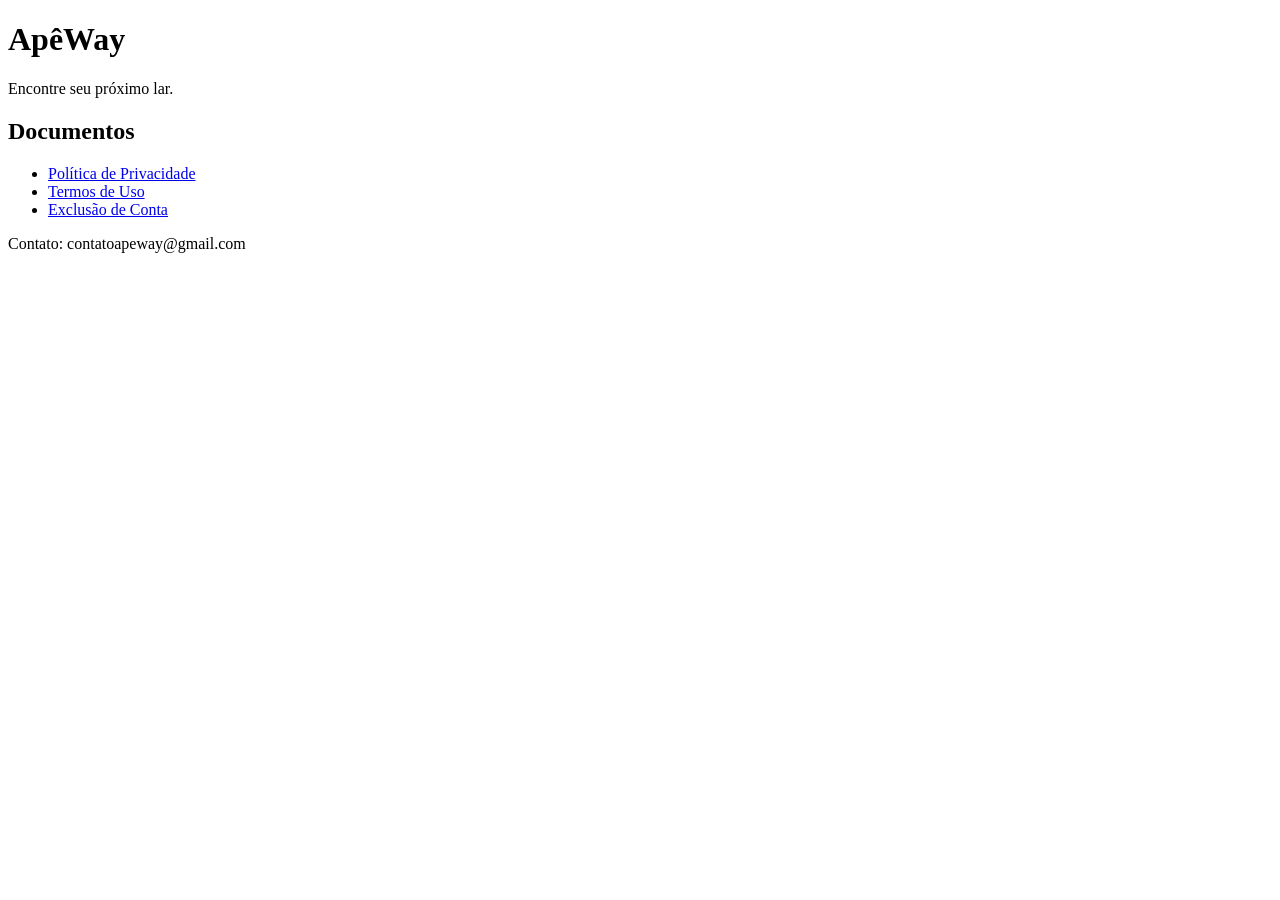
==== index.html @ eab9f2fc "Add initial HTML structure for ApêWay website" ====
<!DOCTYPE html>
<html lang="pt-BR">
<head>
    <meta charset="UTF-8">
    <meta name="viewport" content="width=device-width, initial-scale=1.0">
    <title>ApêWay</title>
</head>

<body>

    <h1>ApêWay</h1>

    <p>Encontre seu próximo lar.</p>

    <h2>Documentos</h2>

    <ul>
        <li><a href="privacidade.html">Política de Privacidade</a></li>
        <li><a href="termos.html">Termos de Uso</a></li>
        <li><a href="exclusao-de-conta.html">Exclusão de Conta</a></li>
    </ul>

    <p>Contato: contatoapeway@gmail.com</p>

</body>
</html>
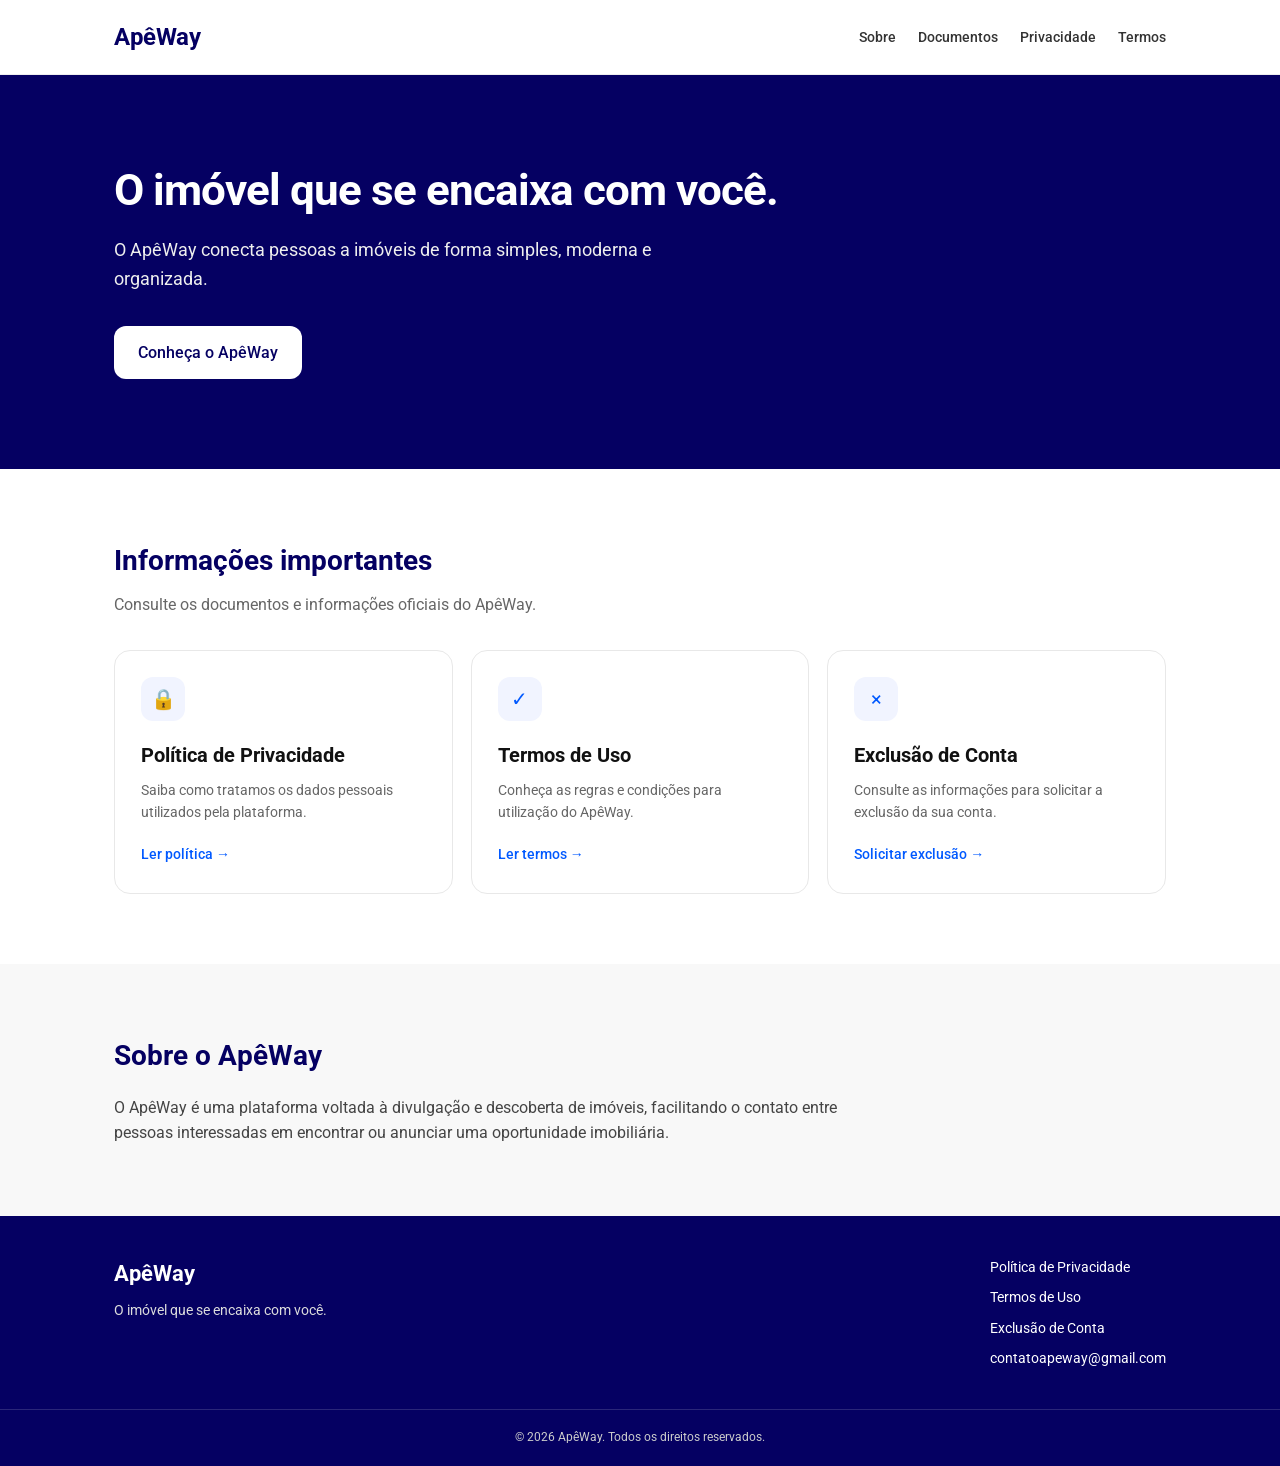
==== commit 87ab7881: "Enhance title and meta description in index.html Updated the title and meta description for better S" ====
--- a/index.html
+++ b/index.html
@@ -3,24 +3,571 @@
 <head>
     <meta charset="UTF-8">
     <meta name="viewport" content="width=device-width, initial-scale=1.0">
-    <title>ApêWay</title>
+
+    <title>ApêWay — O imóvel que se encaixa com você.</title>
+
+    <meta
+        name="description"
+        content="ApêWay — plataforma para descobrir imóveis e conectar pessoas às opções que combinam com elas."
+    >
+
+    <link rel="preconnect" href="https://fonts.googleapis.com">
+    <link rel="preconnect" href="https://fonts.gstatic.com" crossorigin>
+
+    <link
+        href="https://fonts.googleapis.com/css2?family=Roboto:wght@400;500;700&display=swap"
+        rel="stylesheet"
+    >
+
+    <style>
+
+        * {
+            box-sizing: border-box;
+            margin: 0;
+            padding: 0;
+        }
+
+        body {
+            font-family: 'Roboto', sans-serif;
+            background: #ffffff;
+            color: #111111;
+            line-height: 1.6;
+        }
+
+        a {
+            color: inherit;
+            text-decoration: none;
+        }
+
+        /* =========================
+           HEADER
+        ========================= */
+
+        header {
+            width: 100%;
+            border-bottom: 1px solid #eeeeee;
+            background: #ffffff;
+        }
+
+        .header-container {
+            max-width: 1100px;
+            margin: 0 auto;
+            padding: 18px 24px;
+
+            display: flex;
+            align-items: center;
+            justify-content: space-between;
+            gap: 20px;
+        }
+
+        .logo {
+            font-size: 24px;
+            font-weight: 700;
+            color: #050062;
+            letter-spacing: -0.5px;
+        }
+
+        nav {
+            display: flex;
+            gap: 22px;
+            align-items: center;
+        }
+
+        nav a {
+            font-size: 14px;
+            font-weight: 500;
+            color: #333333;
+            transition: 0.2s;
+        }
+
+        nav a:hover {
+            color: #0059FF;
+        }
+
+        /* =========================
+           HERO
+        ========================= */
+
+        .hero {
+            background: #050062;
+            color: #ffffff;
+        }
+
+        .hero-container {
+            max-width: 1100px;
+            margin: 0 auto;
+            padding: 90px 24px;
+
+            display: flex;
+            flex-direction: column;
+            align-items: flex-start;
+        }
+
+        .hero h1 {
+            max-width: 720px;
+            font-size: 44px;
+            line-height: 1.15;
+            font-weight: 700;
+            letter-spacing: -1px;
+            margin-bottom: 20px;
+        }
+
+        .hero p {
+            max-width: 620px;
+            font-size: 18px;
+            color: #eeeeee;
+            margin-bottom: 32px;
+        }
+
+        .hero-button {
+            display: inline-flex;
+            align-items: center;
+            justify-content: center;
+
+            background: #ffffff;
+            color: #050062;
+
+            padding: 14px 24px;
+            border-radius: 12px;
+
+            font-size: 16px;
+            font-weight: 500;
+
+            transition: 0.2s;
+        }
+
+        .hero-button:hover {
+            transform: translateY(-1px);
+        }
+
+        /* =========================
+           DOCUMENTOS
+        ========================= */
+
+        .documents {
+            max-width: 1100px;
+            margin: 0 auto;
+            padding: 70px 24px;
+        }
+
+        .documents-header {
+            margin-bottom: 32px;
+        }
+
+        .documents h2 {
+            font-size: 28px;
+            font-weight: 700;
+            color: #050062;
+            margin-bottom: 8px;
+        }
+
+        .documents-header p {
+            font-size: 16px;
+            color: #666666;
+        }
+
+        .documents-grid {
+            display: grid;
+            grid-template-columns: repeat(3, 1fr);
+            gap: 18px;
+        }
+
+        .document-card {
+            border: 1px solid #e8e8e8;
+            border-radius: 16px;
+            padding: 26px;
+            background: #ffffff;
+
+            transition: 0.2s;
+        }
+
+        .document-card:hover {
+            border-color: #0059FF;
+            transform: translateY(-2px);
+        }
+
+        .document-icon {
+            width: 44px;
+            height: 44px;
+
+            display: flex;
+            align-items: center;
+            justify-content: center;
+
+            border-radius: 12px;
+            background: #f1f4ff;
+            color: #0059FF;
+
+            font-size: 20px;
+
+            margin-bottom: 18px;
+        }
+
+        .document-card h3 {
+            font-size: 20px;
+            margin-bottom: 8px;
+            color: #111111;
+        }
+
+        .document-card p {
+            font-size: 14px;
+            color: #666666;
+            margin-bottom: 18px;
+        }
+
+        .document-link {
+            color: #0059FF;
+            font-size: 14px;
+            font-weight: 500;
+        }
+
+        /* =========================
+           SOBRE
+        ========================= */
+
+        .about {
+            background: #f8f8f8;
+        }
+
+        .about-container {
+            max-width: 1100px;
+            margin: 0 auto;
+            padding: 70px 24px;
+        }
+
+        .about h2 {
+            color: #050062;
+            font-size: 28px;
+            margin-bottom: 16px;
+        }
+
+        .about p {
+            max-width: 760px;
+            font-size: 16px;
+            color: #444444;
+        }
+
+        /* =========================
+           FOOTER
+        ========================= */
+
+        footer {
+            background: #050062;
+            color: #ffffff;
+        }
+
+        .footer-container {
+            max-width: 1100px;
+            margin: 0 auto;
+            padding: 40px 24px;
+
+            display: flex;
+            justify-content: space-between;
+            gap: 30px;
+        }
+
+        .footer-brand {
+            max-width: 400px;
+        }
+
+        .footer-brand h3 {
+            font-size: 22px;
+            margin-bottom: 8px;
+        }
+
+        .footer-brand p {
+            font-size: 14px;
+            color: #dddddd;
+        }
+
+        .footer-links {
+            display: flex;
+            flex-direction: column;
+            gap: 8px;
+        }
+
+        .footer-links a {
+            font-size: 14px;
+            color: #ffffff;
+        }
+
+        .footer-links a:hover {
+            color: #ffffff;
+            text-decoration: underline;
+        }
+
+        .copyright {
+            border-top: 1px solid rgba(255,255,255,0.15);
+            padding: 18px 24px;
+            text-align: center;
+            font-size: 12px;
+            color: #cccccc;
+        }
+
+        /* =========================
+           MOBILE
+        ========================= */
+
+        @media (max-width: 700px) {
+
+            nav {
+                display: none;
+            }
+
+            .hero-container {
+                padding: 70px 24px;
+            }
+
+            .hero h1 {
+                font-size: 34px;
+            }
+
+            .hero p {
+                font-size: 16px;
+            }
+
+            .documents-grid {
+                grid-template-columns: 1fr;
+            }
+
+            .footer-container {
+                flex-direction: column;
+            }
+        }
+
+    </style>
 </head>
 
 <body>
 
-    <h1>ApêWay</h1>
-
-    <p>Encontre seu próximo lar.</p>
-
-    <h2>Documentos</h2>
-
-    <ul>
-        <li><a href="privacidade.html">Política de Privacidade</a></li>
-        <li><a href="termos.html">Termos de Uso</a></li>
-        <li><a href="exclusao-de-conta.html">Exclusão de Conta</a></li>
-    </ul>
-
-    <p>Contato: contatoapeway@gmail.com</p>
+    <!-- HEADER -->
+
+    <header>
+
+        <div class="header-container">
+
+            <a href="index.html" class="logo">
+                ApêWay
+            </a>
+
+            <nav>
+                <a href="#sobre">Sobre</a>
+                <a href="#documentos">Documentos</a>
+                <a href="privacidade.html">Privacidade</a>
+                <a href="termos.html">Termos</a>
+            </nav>
+
+        </div>
+
+    </header>
+
+
+    <!-- HERO -->
+
+    <main>
+
+        <section class="hero">
+
+            <div class="hero-container">
+
+                <h1>
+                    O imóvel que se encaixa com você.
+                </h1>
+
+                <p>
+                    O ApêWay conecta pessoas a imóveis de forma
+                    simples, moderna e organizada.
+                </p>
+
+                <a
+                    href="#documentos"
+                    class="hero-button"
+                >
+                    Conheça o ApêWay
+                </a>
+
+            </div>
+
+        </section>
+
+
+        <!-- DOCUMENTOS -->
+
+        <section
+            class="documents"
+            id="documentos"
+        >
+
+            <div class="documents-header">
+
+                <h2>
+                    Informações importantes
+                </h2>
+
+                <p>
+                    Consulte os documentos e informações oficiais do ApêWay.
+                </p>
+
+            </div>
+
+
+            <div class="documents-grid">
+
+                <a
+                    href="privacidade.html"
+                    class="document-card"
+                >
+
+                    <div class="document-icon">
+                        🔒
+                    </div>
+
+                    <h3>
+                        Política de Privacidade
+                    </h3>
+
+                    <p>
+                        Saiba como tratamos os dados pessoais
+                        utilizados pela plataforma.
+                    </p>
+
+                    <span class="document-link">
+                        Ler política →
+                    </span>
+
+                </a>
+
+
+                <a
+                    href="termos.html"
+                    class="document-card"
+                >
+
+                    <div class="document-icon">
+                        ✓
+                    </div>
+
+                    <h3>
+                        Termos de Uso
+                    </h3>
+
+                    <p>
+                        Conheça as regras e condições para utilização
+                        do ApêWay.
+                    </p>
+
+                    <span class="document-link">
+                        Ler termos →
+                    </span>
+
+                </a>
+
+
+                <a
+                    href="exclusao-de-conta.html"
+                    class="document-card"
+                >
+
+                    <div class="document-icon">
+                        ×
+                    </div>
+
+                    <h3>
+                        Exclusão de Conta
+                    </h3>
+
+                    <p>
+                        Consulte as informações para solicitar
+                        a exclusão da sua conta.
+                    </p>
+
+                    <span class="document-link">
+                        Solicitar exclusão →
+                    </span>
+
+                </a>
+
+            </div>
+
+        </section>
+
+
+        <!-- SOBRE -->
+
+        <section
+            class="about"
+            id="sobre"
+        >
+
+            <div class="about-container">
+
+                <h2>
+                    Sobre o ApêWay
+                </h2>
+
+                <p>
+                    O ApêWay é uma plataforma voltada à divulgação
+                    e descoberta de imóveis, facilitando o contato
+                    entre pessoas interessadas em encontrar ou
+                    anunciar uma oportunidade imobiliária.
+                </p>
+
+            </div>
+
+        </section>
+
+    </main>
+
+
+    <!-- FOOTER -->
+
+    <footer>
+
+        <div class="footer-container">
+
+            <div class="footer-brand">
+
+                <h3>
+                    ApêWay
+                </h3>
+
+                <p>
+                    O imóvel que se encaixa com você.
+                </p>
+
+            </div>
+
+
+            <div class="footer-links">
+
+                <a href="privacidade.html">
+                    Política de Privacidade
+                </a>
+
+                <a href="termos.html">
+                    Termos de Uso
+                </a>
+
+                <a href="exclusao-de-conta.html">
+                    Exclusão de Conta
+                </a>
+
+                <a href="mailto:contatoapeway@gmail.com">
+                    contatoapeway@gmail.com
+                </a>
+
+            </div>
+
+        </div>
+
+
+        <div class="copyright">
+
+            © 2026 ApêWay. Todos os direitos reservados.
+
+        </div>
+
+    </footer>
 
 </body>
 </html>
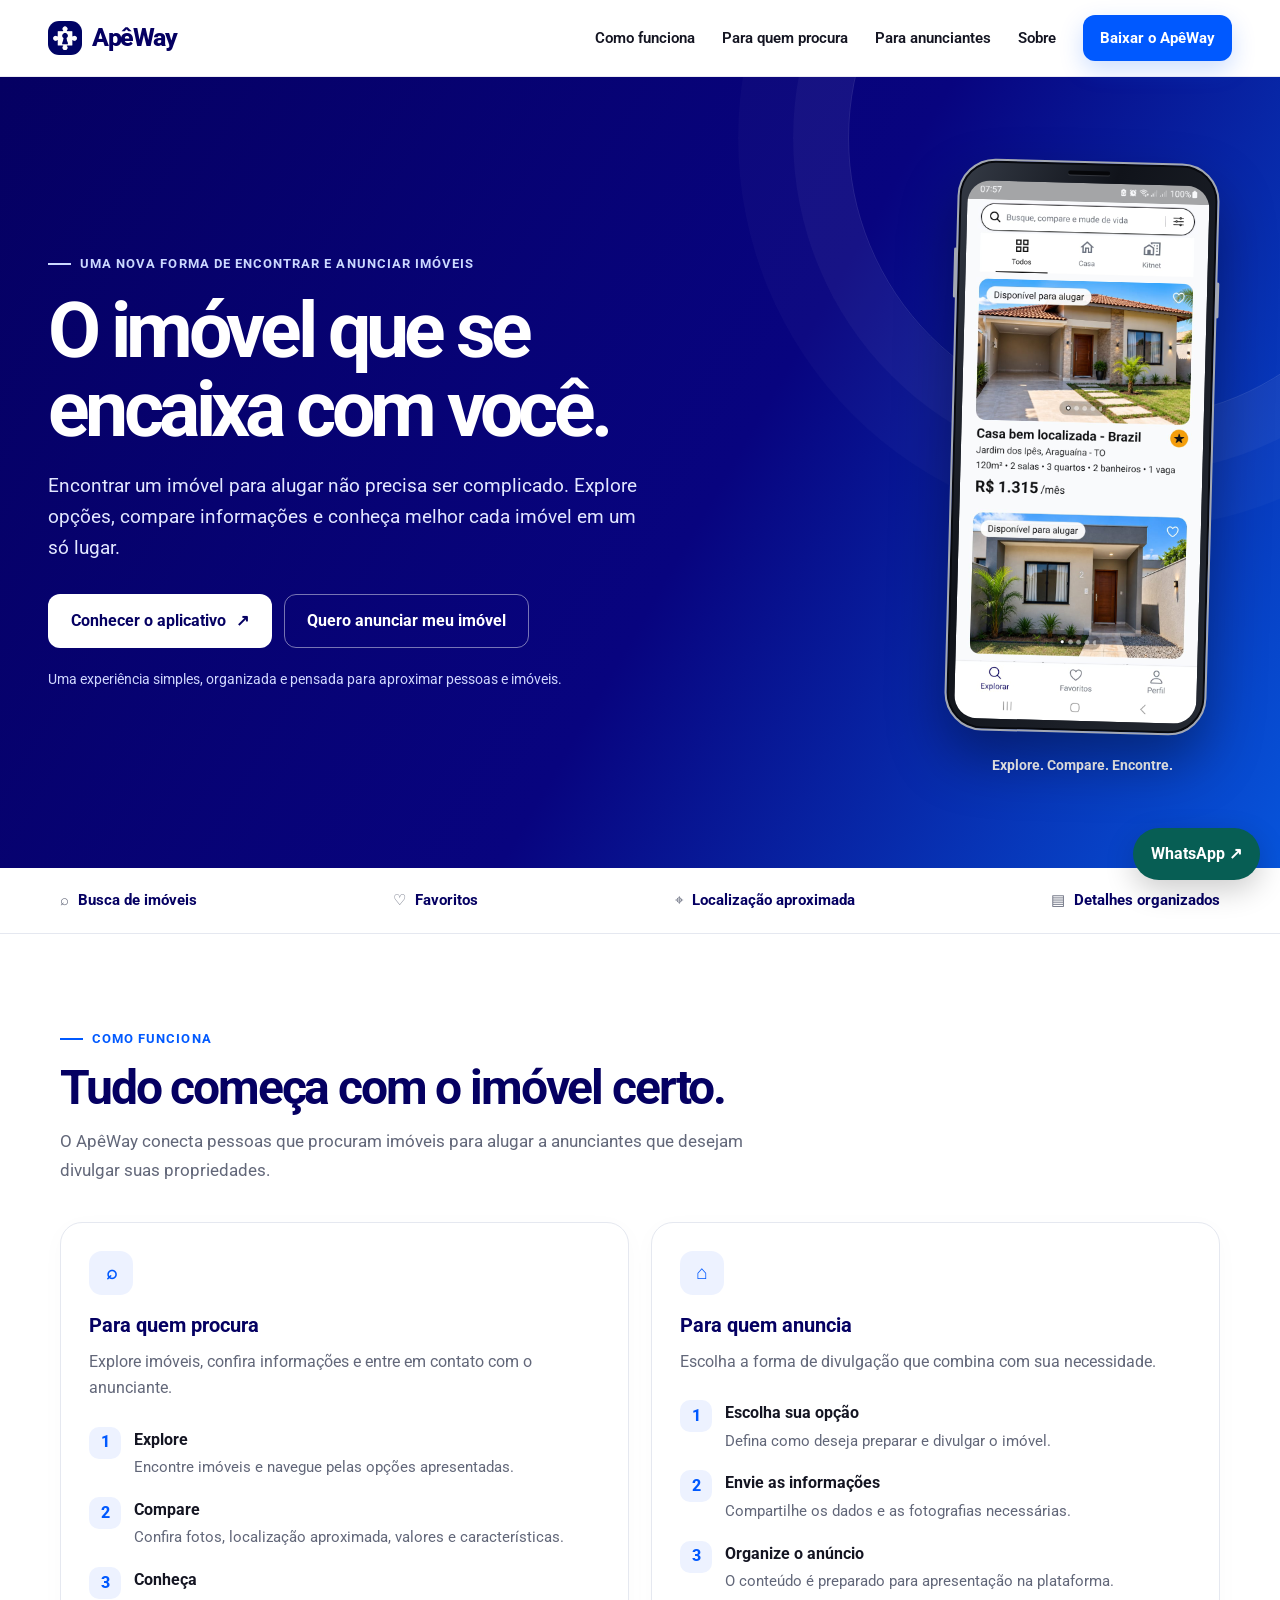
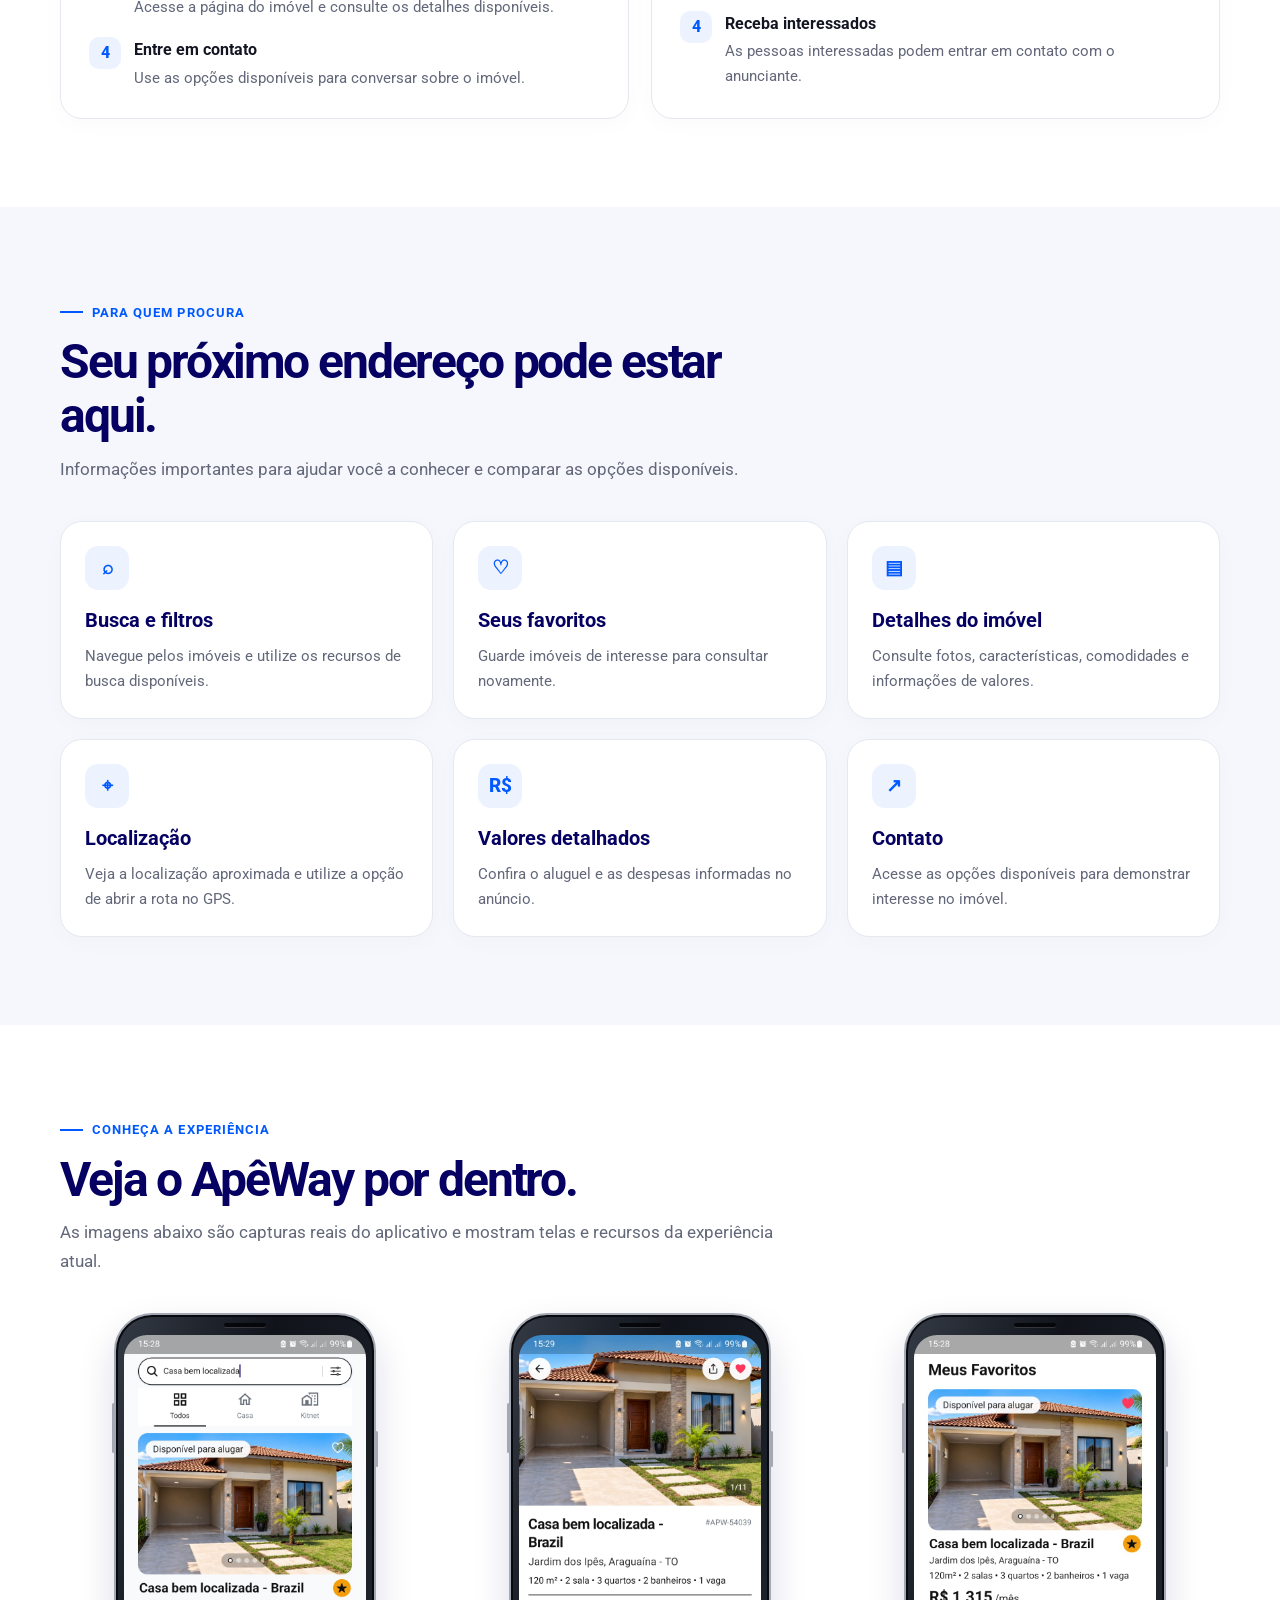
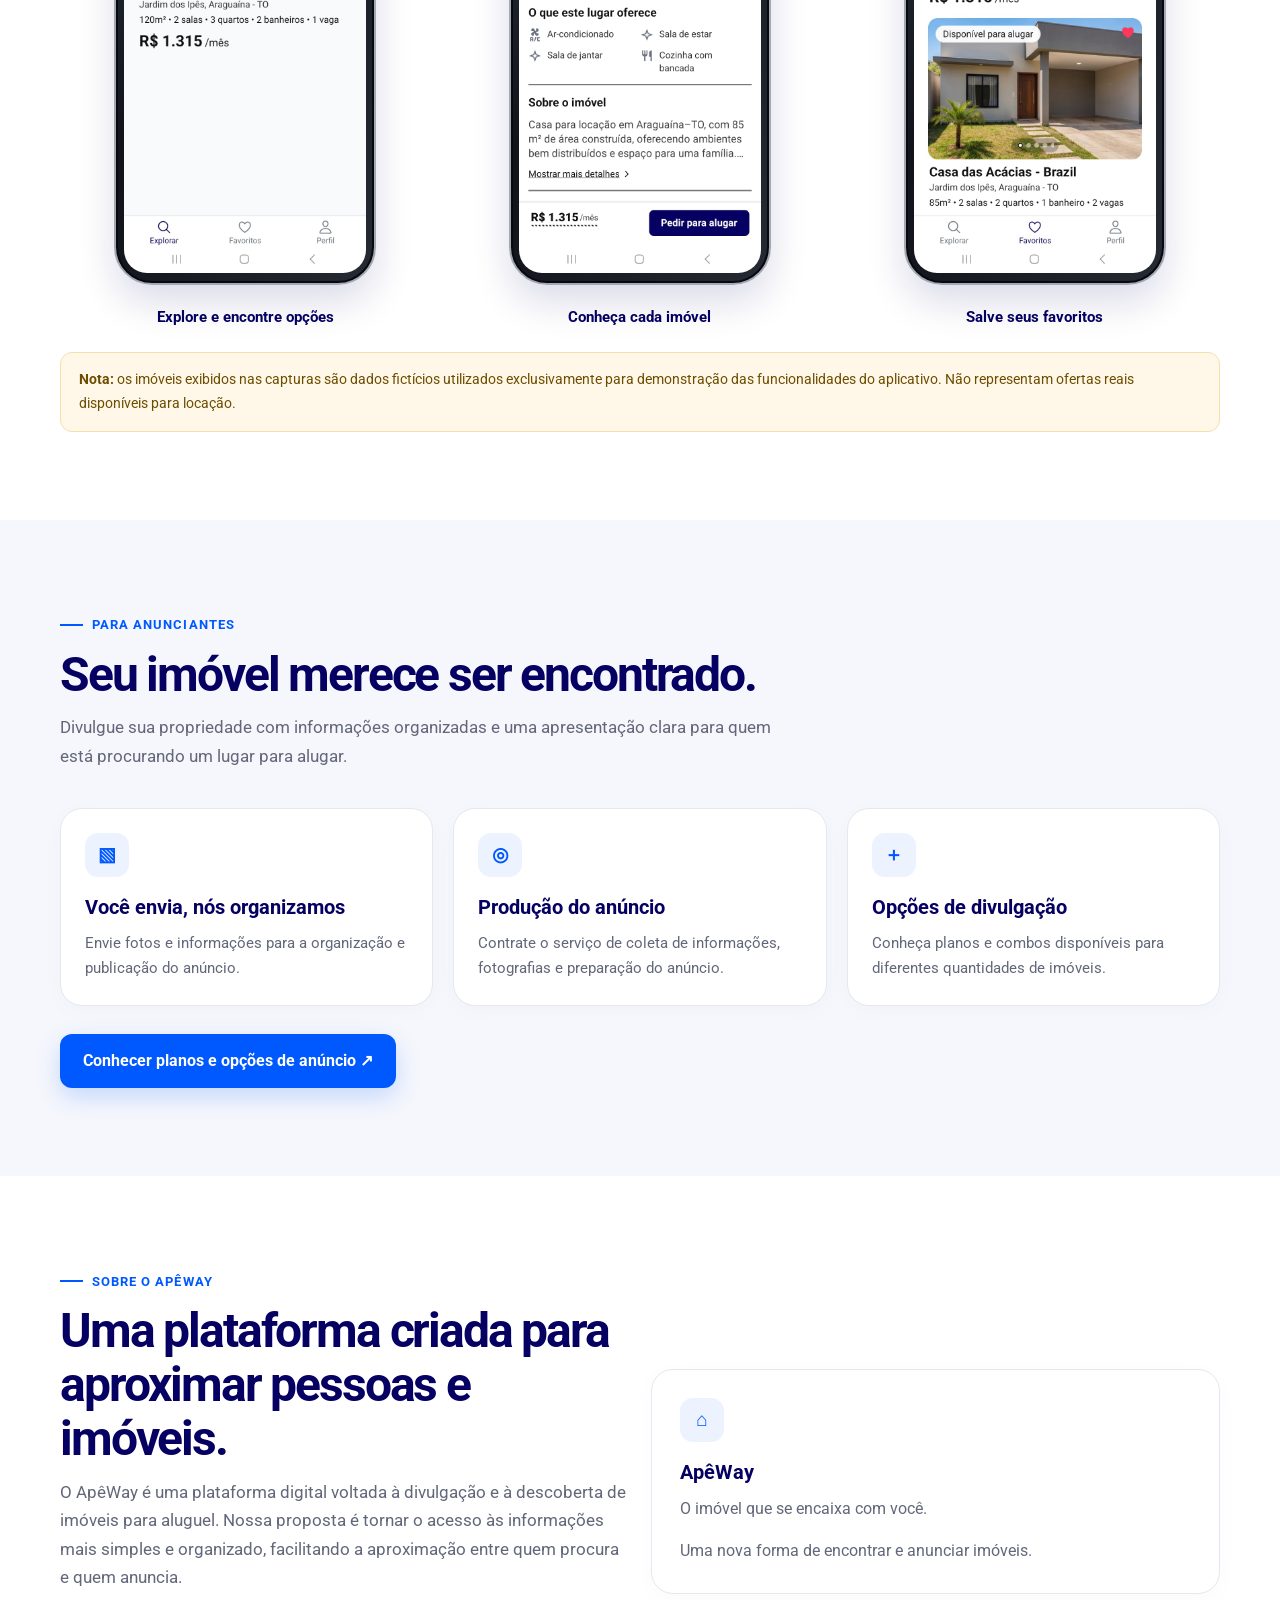
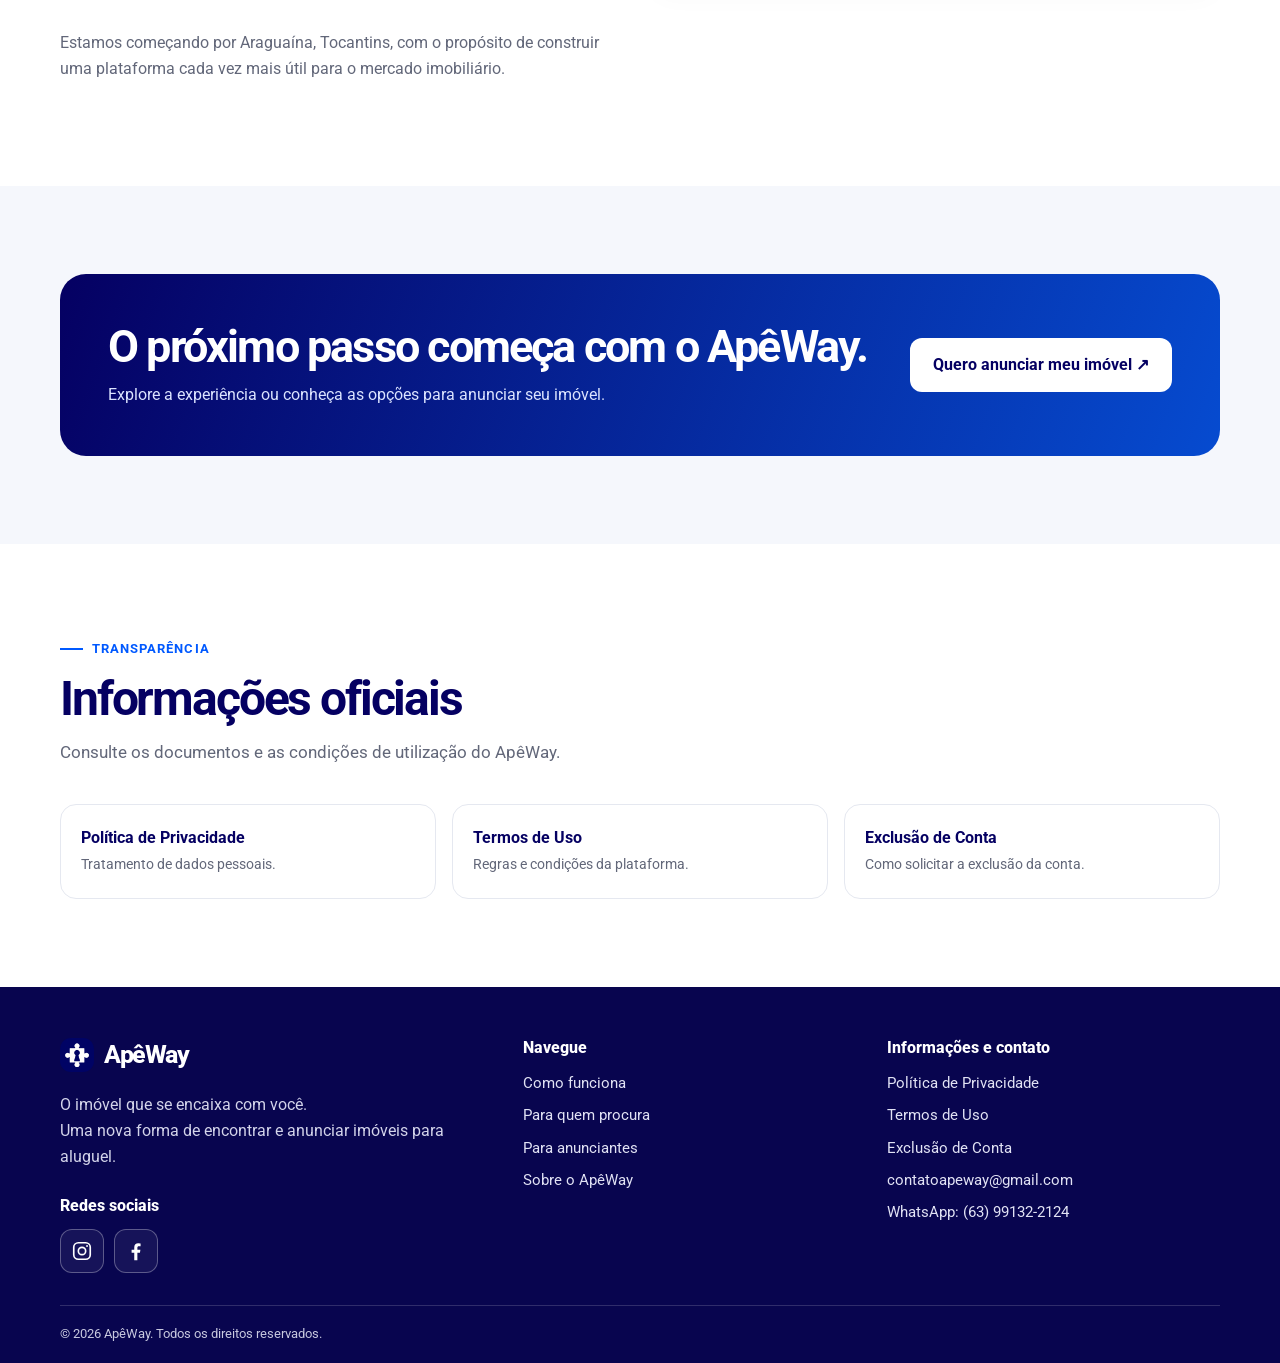
==== commit 7986a9fb: "Publica novo site ApêWay com página de anunciantes e identidade oficial" ====
--- a/index.html
+++ b/index.html
@@ -1,573 +1,120 @@
-<!DOCTYPE html>
-<html lang="pt-BR">
-<head>
-    <meta charset="UTF-8">
-    <meta name="viewport" content="width=device-width, initial-scale=1.0">
+<!doctype html>
+<html lang="pt-BR"><head>
+<meta charset="utf-8"><meta name="viewport" content="width=device-width,initial-scale=1">
+<title>ApêWay — O imóvel que se encaixa com você</title>
+<meta name="description" content="Explore imóveis para alugar e conheça uma forma simples e organizada de anunciar com o ApêWay.">
+<meta name="theme-color" content="#050062"><link rel="preconnect" href="https://fonts.googleapis.com"><link rel="preconnect" href="https://fonts.gstatic.com" crossorigin>
+<link href="https://fonts.googleapis.com/css2?family=Roboto:wght@400;500;700;900&display=swap" rel="stylesheet"><link rel="stylesheet" href="assets/site.css">
+</head><body>
 
-    <title>ApêWay — O imóvel que se encaixa com você.</title>
+<header class="site-header">
+ <div class="container header-inner">
+  <a class="brand" href="./" aria-label="ApêWay, página inicial"><img class="brand-logo" src="assets/apeway-logo.png" width="34" height="34" alt=""><span>ApêWay</span></a>
+  <button class="menu-toggle" type="button" aria-label="Abrir menu" aria-expanded="false">☰</button>
+  <nav class="nav" aria-label="Navegação principal">
+   <a href="#como-funciona">Como funciona</a>
+   <a href="#para-quem-procura">Para quem procura</a>
+   <a href="para-anunciantes/">Para anunciantes</a>
+   <a href="#sobre">Sobre</a>
+   <a class="btn btn-primary" href="https://play.google.com/store/apps" target="_blank" rel="noopener">Baixar o ApêWay</a>
+  </nav>
+ </div>
+</header>
+<main>
+<section class="hero"><div class="container hero-grid">
+ <div><span class="eyebrow">Uma nova forma de encontrar e anunciar imóveis</span>
+  <h1>O imóvel que se encaixa com você.</h1>
+  <p>Encontrar um imóvel para alugar não precisa ser complicado. Explore opções, compare informações e conheça melhor cada imóvel em um só lugar.</p>
+  <div class="hero-actions"><a class="btn btn-white" href="#experiencia">Conhecer o aplicativo <span>↗</span></a><a class="btn btn-outline" href="para-anunciantes/">Quero anunciar meu imóvel</a></div>
+  <div class="hero-note">Uma experiência simples, organizada e pensada para aproximar pessoas e imóveis.</div>
+ </div>
+ <figure class="advertiser-preview">
+  <div class="phone-device">
+   <span class="phone-speaker" aria-hidden="true"></span>
+   <div class="phone-display"><img src="assets/app-explorar.jpeg" width="720" height="1600" alt="Captura real da tela Explorar do aplicativo ApêWay" fetchpriority="high"></div>
+  </div>
+  <figcaption>Explore. Compare. Encontre.</figcaption>
+ </figure>
+</div></section>
+<div class="trust-strip"><div class="container trust-inner"><span>⌕ <b>Busca de imóveis</b></span><span>♡ <b>Favoritos</b></span><span>⌖ <b>Localização aproximada</b></span><span>▤ <b>Detalhes organizados</b></span></div></div>
+<section class="section" id="como-funciona"><div class="container">
+ <div class="section-head"><span class="eyebrow">Como funciona</span><h2>Tudo começa com o imóvel certo.</h2><p>O ApêWay conecta pessoas que procuram imóveis para alugar a anunciantes que desejam divulgar suas propriedades.</p></div>
+ <div class="grid-2">
+  <article class="panel"><div class="feature-icon">⌕</div><h3>Para quem procura</h3><p>Explore imóveis, confira informações e entre em contato com o anunciante.</p>
+   <div class="steps"><div class="step"><span class="step-num">1</span><div><strong>Explore</strong><p>Encontre imóveis e navegue pelas opções apresentadas.</p></div></div><div class="step"><span class="step-num">2</span><div><strong>Compare</strong><p>Confira fotos, localização aproximada, valores e características.</p></div></div><div class="step"><span class="step-num">3</span><div><strong>Conheça</strong><p>Acesse a página do imóvel e consulte os detalhes disponíveis.</p></div></div><div class="step"><span class="step-num">4</span><div><strong>Entre em contato</strong><p>Use as opções disponíveis para conversar sobre o imóvel.</p></div></div></div>
+  </article>
+  <article class="panel"><div class="feature-icon">⌂</div><h3>Para quem anuncia</h3><p>Escolha a forma de divulgação que combina com sua necessidade.</p>
+   <div class="steps"><div class="step"><span class="step-num">1</span><div><strong>Escolha sua opção</strong><p>Defina como deseja preparar e divulgar o imóvel.</p></div></div><div class="step"><span class="step-num">2</span><div><strong>Envie as informações</strong><p>Compartilhe os dados e as fotografias necessárias.</p></div></div><div class="step"><span class="step-num">3</span><div><strong>Organize o anúncio</strong><p>O conteúdo é preparado para apresentação na plataforma.</p></div></div><div class="step"><span class="step-num">4</span><div><strong>Receba interessados</strong><p>As pessoas interessadas podem entrar em contato com o anunciante.</p></div></div></div>
+  </article>
+ </div>
+</div></section>
+<section class="section soft" id="para-quem-procura"><div class="container">
+ <div class="section-head"><span class="eyebrow">Para quem procura</span><h2>Seu próximo endereço pode estar aqui.</h2><p>Informações importantes para ajudar você a conhecer e comparar as opções disponíveis.</p></div>
+ <div class="grid-3">
+  <article class="feature"><div class="feature-icon">⌕</div><h3>Busca e filtros</h3><p>Navegue pelos imóveis e utilize os recursos de busca disponíveis.</p></article>
+  <article class="feature"><div class="feature-icon">♡</div><h3>Seus favoritos</h3><p>Guarde imóveis de interesse para consultar novamente.</p></article>
+  <article class="feature"><div class="feature-icon">▤</div><h3>Detalhes do imóvel</h3><p>Consulte fotos, características, comodidades e informações de valores.</p></article>
+  <article class="feature"><div class="feature-icon">⌖</div><h3>Localização</h3><p>Veja a localização aproximada e utilize a opção de abrir a rota no GPS.</p></article>
+  <article class="feature"><div class="feature-icon">R$</div><h3>Valores detalhados</h3><p>Confira o aluguel e as despesas informadas no anúncio.</p></article>
+  <article class="feature"><div class="feature-icon">↗</div><h3>Contato</h3><p>Acesse as opções disponíveis para demonstrar interesse no imóvel.</p></article>
+ </div>
+</div></section>
+<section class="section" id="experiencia"><div class="container">
+ <div class="section-head"><span class="eyebrow">Conheça a experiência</span><h2>Veja o ApêWay por dentro.</h2><p>As imagens abaixo são capturas reais do aplicativo e mostram telas e recursos da experiência atual.</p></div>
+ <div class="screen-grid phone-gallery">
+  <figure class="gallery-phone"><div class="phone-device"><span class="phone-speaker" aria-hidden="true"></span><div class="phone-display"><img src="assets/demo-explorar.jpeg" width="720" height="1600" loading="lazy" alt="Tela de busca e listagem de imóveis no ApêWay"></div></div><figcaption>Explore e encontre opções</figcaption></figure>
+  <figure class="gallery-phone"><div class="phone-device"><span class="phone-speaker" aria-hidden="true"></span><div class="phone-display"><img src="assets/demo-detalhes.jpeg" width="720" height="1600" loading="lazy" alt="Página de um imóvel no aplicativo ApêWay"></div></div><figcaption>Conheça cada imóvel</figcaption></figure>
+  <figure class="gallery-phone"><div class="phone-device"><span class="phone-speaker" aria-hidden="true"></span><div class="phone-display"><img src="assets/demo-favoritos.jpeg" width="720" height="1600" loading="lazy" alt="Tela de imóveis favoritos no ApêWay"></div></div><figcaption>Salve seus favoritos</figcaption></figure>
+ </div>
+ <div class="demo-warning"><strong>Nota:</strong> os imóveis exibidos nas capturas são dados fictícios utilizados exclusivamente para demonstração das funcionalidades do aplicativo. Não representam ofertas reais disponíveis para locação.</div>
+</div></section>
+<section class="section soft"><div class="container">
+ <div class="section-head"><span class="eyebrow">Para anunciantes</span><h2>Seu imóvel merece ser encontrado.</h2><p>Divulgue sua propriedade com informações organizadas e uma apresentação clara para quem está procurando um lugar para alugar.</p></div>
+ <div class="grid-3">
+  <article class="feature"><div class="feature-icon">▧</div><h3>Você envia, nós organizamos</h3><p>Envie fotos e informações para a organização e publicação do anúncio.</p></article>
+  <article class="feature"><div class="feature-icon">◎</div><h3>Produção do anúncio</h3><p>Contrate o serviço de coleta de informações, fotografias e preparação do anúncio.</p></article>
+  <article class="feature"><div class="feature-icon">＋</div><h3>Opções de divulgação</h3><p>Conheça planos e combos disponíveis para diferentes quantidades de imóveis.</p></article>
+ </div>
+ <div style="margin-top:28px"><a class="btn btn-primary" href="para-anunciantes/">Conhecer planos e opções de anúncio ↗</a></div>
+</div></section>
+<section class="section" id="sobre"><div class="container grid-2" style="align-items:center">
+ <div><span class="eyebrow">Sobre o ApêWay</span><div class="section-head"><h2>Uma plataforma criada para aproximar pessoas e imóveis.</h2><p>O ApêWay é uma plataforma digital voltada à divulgação e à descoberta de imóveis para aluguel. Nossa proposta é tornar o acesso às informações mais simples e organizado, facilitando a aproximação entre quem procura e quem anuncia.</p></div><p style="color:var(--muted)">Estamos começando por Araguaína, Tocantins, com o propósito de construir uma plataforma cada vez mais útil para o mercado imobiliário.</p></div>
+ <div class="panel"><div class="feature-icon">⌂</div><h3>ApêWay</h3><p>O imóvel que se encaixa com você.</p><p style="margin-top:16px">Uma nova forma de encontrar e anunciar imóveis.</p></div>
+</div></section>
+<section class="section soft"><div class="container">
+ <div class="cta-band"><div><h2>O próximo passo começa com o ApêWay.</h2><p>Explore a experiência ou conheça as opções para anunciar seu imóvel.</p></div><a class="btn btn-white" href="para-anunciantes/">Quero anunciar meu imóvel ↗</a></div>
+</div></section>
+<section class="section"><div class="container"><div class="section-head"><span class="eyebrow">Transparência</span><h2>Informações oficiais</h2><p>Consulte os documentos e as condições de utilização do ApêWay.</p></div>
+ <div class="legal-grid"><a class="legal-link" href="privacidade.html"><b>Política de Privacidade</b><span>Tratamento de dados pessoais.</span></a><a class="legal-link" href="termos.html"><b>Termos de Uso</b><span>Regras e condições da plataforma.</span></a><a class="legal-link" href="exclusao-de-conta.html"><b>Exclusão de Conta</b><span>Como solicitar a exclusão da conta.</span></a></div>
+</div></section>
+</main>
 
-    <meta
-        name="description"
-        content="ApêWay — plataforma para descobrir imóveis e conectar pessoas às opções que combinam com elas."
-    >
+<footer><div class="container">
+ <div class="footer-grid">
+  <div class="footer-brand"><a class="brand" href="./" style="color:#fff"><img class="brand-logo" src="assets/apeway-logo.png" width="34" height="34" alt=""><span>ApêWay</span></a>
+   <p>O imóvel que se encaixa com você.<br>Uma nova forma de encontrar e anunciar imóveis para aluguel.</p>
 
-    <link rel="preconnect" href="https://fonts.googleapis.com">
-    <link rel="preconnect" href="https://fonts.gstatic.com" crossorigin>
-
-    <link
-        href="https://fonts.googleapis.com/css2?family=Roboto:wght@400;500;700&display=swap"
-        rel="stylesheet"
-    >
-
-    <style>
-
-        * {
-            box-sizing: border-box;
-            margin: 0;
-            padding: 0;
-        }
-
-        body {
-            font-family: 'Roboto', sans-serif;
-            background: #ffffff;
-            color: #111111;
-            line-height: 1.6;
-        }
-
-        a {
-            color: inherit;
-            text-decoration: none;
-        }
-
-        /* =========================
-           HEADER
-        ========================= */
-
-        header {
-            width: 100%;
-            border-bottom: 1px solid #eeeeee;
-            background: #ffffff;
-        }
-
-        .header-container {
-            max-width: 1100px;
-            margin: 0 auto;
-            padding: 18px 24px;
-
-            display: flex;
-            align-items: center;
-            justify-content: space-between;
-            gap: 20px;
-        }
-
-        .logo {
-            font-size: 24px;
-            font-weight: 700;
-            color: #050062;
-            letter-spacing: -0.5px;
-        }
-
-        nav {
-            display: flex;
-            gap: 22px;
-            align-items: center;
-        }
-
-        nav a {
-            font-size: 14px;
-            font-weight: 500;
-            color: #333333;
-            transition: 0.2s;
-        }
-
-        nav a:hover {
-            color: #0059FF;
-        }
-
-        /* =========================
-           HERO
-        ========================= */
-
-        .hero {
-            background: #050062;
-            color: #ffffff;
-        }
-
-        .hero-container {
-            max-width: 1100px;
-            margin: 0 auto;
-            padding: 90px 24px;
-
-            display: flex;
-            flex-direction: column;
-            align-items: flex-start;
-        }
-
-        .hero h1 {
-            max-width: 720px;
-            font-size: 44px;
-            line-height: 1.15;
-            font-weight: 700;
-            letter-spacing: -1px;
-            margin-bottom: 20px;
-        }
-
-        .hero p {
-            max-width: 620px;
-            font-size: 18px;
-            color: #eeeeee;
-            margin-bottom: 32px;
-        }
-
-        .hero-button {
-            display: inline-flex;
-            align-items: center;
-            justify-content: center;
-
-            background: #ffffff;
-            color: #050062;
-
-            padding: 14px 24px;
-            border-radius: 12px;
-
-            font-size: 16px;
-            font-weight: 500;
-
-            transition: 0.2s;
-        }
-
-        .hero-button:hover {
-            transform: translateY(-1px);
-        }
-
-        /* =========================
-           DOCUMENTOS
-        ========================= */
-
-        .documents {
-            max-width: 1100px;
-            margin: 0 auto;
-            padding: 70px 24px;
-        }
-
-        .documents-header {
-            margin-bottom: 32px;
-        }
-
-        .documents h2 {
-            font-size: 28px;
-            font-weight: 700;
-            color: #050062;
-            margin-bottom: 8px;
-        }
-
-        .documents-header p {
-            font-size: 16px;
-            color: #666666;
-        }
-
-        .documents-grid {
-            display: grid;
-            grid-template-columns: repeat(3, 1fr);
-            gap: 18px;
-        }
-
-        .document-card {
-            border: 1px solid #e8e8e8;
-            border-radius: 16px;
-            padding: 26px;
-            background: #ffffff;
-
-            transition: 0.2s;
-        }
-
-        .document-card:hover {
-            border-color: #0059FF;
-            transform: translateY(-2px);
-        }
-
-        .document-icon {
-            width: 44px;
-            height: 44px;
-
-            display: flex;
-            align-items: center;
-            justify-content: center;
-
-            border-radius: 12px;
-            background: #f1f4ff;
-            color: #0059FF;
-
-            font-size: 20px;
-
-            margin-bottom: 18px;
-        }
-
-        .document-card h3 {
-            font-size: 20px;
-            margin-bottom: 8px;
-            color: #111111;
-        }
-
-        .document-card p {
-            font-size: 14px;
-            color: #666666;
-            margin-bottom: 18px;
-        }
-
-        .document-link {
-            color: #0059FF;
-            font-size: 14px;
-            font-weight: 500;
-        }
-
-        /* =========================
-           SOBRE
-        ========================= */
-
-        .about {
-            background: #f8f8f8;
-        }
-
-        .about-container {
-            max-width: 1100px;
-            margin: 0 auto;
-            padding: 70px 24px;
-        }
-
-        .about h2 {
-            color: #050062;
-            font-size: 28px;
-            margin-bottom: 16px;
-        }
-
-        .about p {
-            max-width: 760px;
-            font-size: 16px;
-            color: #444444;
-        }
-
-        /* =========================
-           FOOTER
-        ========================= */
-
-        footer {
-            background: #050062;
-            color: #ffffff;
-        }
-
-        .footer-container {
-            max-width: 1100px;
-            margin: 0 auto;
-            padding: 40px 24px;
-
-            display: flex;
-            justify-content: space-between;
-            gap: 30px;
-        }
-
-        .footer-brand {
-            max-width: 400px;
-        }
-
-        .footer-brand h3 {
-            font-size: 22px;
-            margin-bottom: 8px;
-        }
-
-        .footer-brand p {
-            font-size: 14px;
-            color: #dddddd;
-        }
-
-        .footer-links {
-            display: flex;
-            flex-direction: column;
-            gap: 8px;
-        }
-
-        .footer-links a {
-            font-size: 14px;
-            color: #ffffff;
-        }
-
-        .footer-links a:hover {
-            color: #ffffff;
-            text-decoration: underline;
-        }
-
-        .copyright {
-            border-top: 1px solid rgba(255,255,255,0.15);
-            padding: 18px 24px;
-            text-align: center;
-            font-size: 12px;
-            color: #cccccc;
-        }
-
-        /* =========================
-           MOBILE
-        ========================= */
-
-        @media (max-width: 700px) {
-
-            nav {
-                display: none;
-            }
-
-            .hero-container {
-                padding: 70px 24px;
-            }
-
-            .hero h1 {
-                font-size: 34px;
-            }
-
-            .hero p {
-                font-size: 16px;
-            }
-
-            .documents-grid {
-                grid-template-columns: 1fr;
-            }
-
-            .footer-container {
-                flex-direction: column;
-            }
-        }
-
-    </style>
-</head>
-
-<body>
-
-    <!-- HEADER -->
-
-    <header>
-
-        <div class="header-container">
-
-            <a href="index.html" class="logo">
-                ApêWay
-            </a>
-
-            <nav>
-                <a href="#sobre">Sobre</a>
-                <a href="#documentos">Documentos</a>
-                <a href="privacidade.html">Privacidade</a>
-                <a href="termos.html">Termos</a>
-            </nav>
-
-        </div>
-
-    </header>
-
-
-    <!-- HERO -->
-
-    <main>
-
-        <section class="hero">
-
-            <div class="hero-container">
-
-                <h1>
-                    O imóvel que se encaixa com você.
-                </h1>
-
-                <p>
-                    O ApêWay conecta pessoas a imóveis de forma
-                    simples, moderna e organizada.
-                </p>
-
-                <a
-                    href="#documentos"
-                    class="hero-button"
-                >
-                    Conheça o ApêWay
-                </a>
-
-            </div>
-
-        </section>
-
-
-        <!-- DOCUMENTOS -->
-
-        <section
-            class="documents"
-            id="documentos"
-        >
-
-            <div class="documents-header">
-
-                <h2>
-                    Informações importantes
-                </h2>
-
-                <p>
-                    Consulte os documentos e informações oficiais do ApêWay.
-                </p>
-
-            </div>
-
-
-            <div class="documents-grid">
-
-                <a
-                    href="privacidade.html"
-                    class="document-card"
-                >
-
-                    <div class="document-icon">
-                        🔒
-                    </div>
-
-                    <h3>
-                        Política de Privacidade
-                    </h3>
-
-                    <p>
-                        Saiba como tratamos os dados pessoais
-                        utilizados pela plataforma.
-                    </p>
-
-                    <span class="document-link">
-                        Ler política →
-                    </span>
-
-                </a>
-
-
-                <a
-                    href="termos.html"
-                    class="document-card"
-                >
-
-                    <div class="document-icon">
-                        ✓
-                    </div>
-
-                    <h3>
-                        Termos de Uso
-                    </h3>
-
-                    <p>
-                        Conheça as regras e condições para utilização
-                        do ApêWay.
-                    </p>
-
-                    <span class="document-link">
-                        Ler termos →
-                    </span>
-
-                </a>
-
-
-                <a
-                    href="exclusao-de-conta.html"
-                    class="document-card"
-                >
-
-                    <div class="document-icon">
-                        ×
-                    </div>
-
-                    <h3>
-                        Exclusão de Conta
-                    </h3>
-
-                    <p>
-                        Consulte as informações para solicitar
-                        a exclusão da sua conta.
-                    </p>
-
-                    <span class="document-link">
-                        Solicitar exclusão →
-                    </span>
-
-                </a>
-
-            </div>
-
-        </section>
-
-
-        <!-- SOBRE -->
-
-        <section
-            class="about"
-            id="sobre"
-        >
-
-            <div class="about-container">
-
-                <h2>
-                    Sobre o ApêWay
-                </h2>
-
-                <p>
-                    O ApêWay é uma plataforma voltada à divulgação
-                    e descoberta de imóveis, facilitando o contato
-                    entre pessoas interessadas em encontrar ou
-                    anunciar uma oportunidade imobiliária.
-                </p>
-
-            </div>
-
-        </section>
-
-    </main>
-
-
-    <!-- FOOTER -->
-
-    <footer>
-
-        <div class="footer-container">
-
-            <div class="footer-brand">
-
-                <h3>
-                    ApêWay
-                </h3>
-
-                <p>
-                    O imóvel que se encaixa com você.
-                </p>
-
-            </div>
-
-
-            <div class="footer-links">
-
-                <a href="privacidade.html">
-                    Política de Privacidade
-                </a>
-
-                <a href="termos.html">
-                    Termos de Uso
-                </a>
-
-                <a href="exclusao-de-conta.html">
-                    Exclusão de Conta
-                </a>
-
-                <a href="mailto:contatoapeway@gmail.com">
-                    contatoapeway@gmail.com
-                </a>
-
-            </div>
-
-        </div>
-
-
-        <div class="copyright">
-
-            © 2026 ApêWay. Todos os direitos reservados.
-
-        </div>
-
-    </footer>
-
-</body>
-</html>
+   <div class="footer-social">
+    <div class="footer-title">Redes sociais</div>
+    <div class="social-links">
+     <a href="https://www.instagram.com/apewaybr" target="_blank" rel="noopener noreferrer" aria-label="Instagram do ApêWay (abre em nova aba)">
+      <svg viewBox="0 0 24 24" width="22" height="22" fill="none" stroke="currentColor" stroke-width="1.8" aria-hidden="true" focusable="false"><rect x="3" y="3" width="18" height="18" rx="5"/><circle cx="12" cy="12" r="4"/><circle cx="17.5" cy="6.5" r="1" fill="currentColor" stroke="none"/></svg>
+     </a>
+     <a href="https://www.facebook.com/share/1Hi78SnCVA/" target="_blank" rel="noopener noreferrer" aria-label="Facebook do ApêWay (abre em nova aba)">
+      <svg viewBox="0 0 24 24" width="22" height="22" fill="currentColor" aria-hidden="true" focusable="false"><path d="M13.5 22v-8h2.8l.5-3.4h-3.3V8.4c0-1 .3-1.7 1.7-1.7H17v-3a23 23 0 0 0-2.6-.2c-2.6 0-4.3 1.6-4.3 4.5v2.6H7.2V14h2.9v8z"/></svg>
+     </a>
+    </div>
+   </div>
+  </div>
+  <div><div class="footer-title">Navegue</div><div class="footer-links">
+   <a href="#como-funciona">Como funciona</a><a href="#para-quem-procura">Para quem procura</a><a href="para-anunciantes/">Para anunciantes</a><a href="#sobre">Sobre o ApêWay</a>
+  </div></div>
+  <div><div class="footer-title">Informações e contato</div><div class="footer-links">
+   <a href="privacidade.html">Política de Privacidade</a><a href="termos.html">Termos de Uso</a><a href="exclusao-de-conta.html">Exclusão de Conta</a>
+   <a href="mailto:contatoapeway@gmail.com">contatoapeway@gmail.com</a><a href="https://wa.me/5563991322124" target="_blank" rel="noopener">WhatsApp: (63) 99132-2124</a>
+  </div></div>
+ </div><div class="copyright">© <span data-year>2026</span> ApêWay. Todos os direitos reservados.</div>
+</div></footer>
+<a class="floating-wa" href="https://wa.me/5563991322124?text=Ol%C3%A1%2C%20Ap%C3%AAWay%21%20Gostaria%20de%20tirar%20uma%20d%C3%BAvida." target="_blank" rel="noopener" aria-label="Falar com o ApêWay pelo WhatsApp">WhatsApp ↗</a>
+<script src="assets/site.js" defer></script>
+</body></html>
--- a/assets/site.css
+++ b/assets/site.css
@@ -0,0 +1,37 @@
+
+:root{--navy:#050062;--blue:#0059ff;--ink:#141522;--muted:#626779;--soft:#f5f7fc;--line:#e5e8f0;--white:#fff;--radius:22px;--shadow:0 18px 55px rgba(5,0,98,.09);--max:1160px}
+*{box-sizing:border-box}html{scroll-behavior:smooth;scroll-padding-top:95px}body{margin:0;font-family:Roboto,Arial,sans-serif;color:var(--ink);background:#fff;line-height:1.65}a{color:inherit;text-decoration:none}img{max-width:100%;display:block}button{font:inherit}.container{width:min(var(--max),calc(100% - 44px));margin:auto}.section{padding:88px 0}.section.soft{background:var(--soft)}.eyebrow{display:inline-flex;align-items:center;gap:9px;color:var(--blue);font-size:.82rem;font-weight:700;letter-spacing:.08em;text-transform:uppercase}.eyebrow:before{content:"";width:23px;height:2px;background:currentColor}.section-head{max-width:720px;margin-bottom:38px}.section-head h2{font-size:clamp(2rem,4vw,3rem);line-height:1.12;letter-spacing:-.045em;color:var(--navy);margin:12px 0}.section-head p{font-size:1.08rem;color:var(--muted);margin:0}.btn{display:inline-flex;align-items:center;justify-content:center;gap:10px;min-height:50px;padding:13px 22px;border-radius:12px;font-weight:700;transition:.2s ease;border:1px solid transparent;cursor:pointer}.btn:hover{transform:translateY(-2px)}.btn-primary{background:var(--blue);color:#fff;box-shadow:0 9px 24px rgba(0,89,255,.2)}.btn-white{background:#fff;color:var(--navy)}.btn-outline{border-color:rgba(255,255,255,.45);color:#fff;background:transparent}.btn-line{border-color:var(--line);color:var(--navy);background:#fff}.site-header{position:sticky;top:0;z-index:50;background:rgba(255,255,255,.94);backdrop-filter:blur(14px);border-bottom:1px solid rgba(5,0,98,.08)}.header-inner{height:76px;display:flex;align-items:center;justify-content:space-between;gap:22px}.brand{display:flex;align-items:center;gap:10px;font-size:1.55rem;font-weight:800;letter-spacing:-.06em;color:var(--navy)}.brand-mark{width:34px;height:34px;border-radius:11px;background:linear-gradient(145deg,var(--blue),var(--navy));display:grid;place-items:center;color:#fff;font-size:18px;letter-spacing:0}.nav{display:flex;align-items:center;gap:27px;font-size:.93rem;font-weight:600}.nav a:not(.btn):hover{color:var(--blue)}.nav .btn{min-height:43px;padding:10px 16px}.menu-toggle{display:none;border:1px solid var(--line);background:#fff;color:var(--navy);width:44px;height:44px;border-radius:12px;font-size:1.35rem}
+.hero{position:relative;overflow:hidden;background:linear-gradient(120deg,#050062 0%,#08047f 55%,#0754db 100%);color:#fff;padding:84px 0 92px}.hero:after{content:"";position:absolute;width:560px;height:560px;border:1px solid rgba(255,255,255,.12);border-radius:50%;right:-130px;top:-220px;box-shadow:0 0 0 55px rgba(255,255,255,.035),0 0 0 110px rgba(255,255,255,.025)}.hero-grid{position:relative;z-index:1;display:grid;grid-template-columns:1.08fr .92fr;align-items:center;gap:60px}.hero .eyebrow{color:#cbd8ff}.hero h1{font-size:clamp(2.8rem,6vw,5rem);line-height:1.02;letter-spacing:-.06em;margin:18px 0 22px;max-width:720px}.hero p{font-size:1.17rem;color:#e2e7ff;max-width:610px;margin:0 0 30px}.hero-actions{display:flex;gap:12px;flex-wrap:wrap}.hero-note{font-size:.86rem;color:#d1d8ff;margin-top:20px}.app-preview{position:relative;max-width:430px;margin:auto;background:#fff;padding:10px;border-radius:30px;box-shadow:0 35px 80px rgba(0,0,0,.3);transform:rotate(1.5deg)}.app-preview img{width:100%;height:510px;object-fit:cover;object-position:top;border-radius:22px}.preview-tag{position:absolute;left:-25px;bottom:28px;background:#fff;color:var(--navy);border-radius:14px;padding:12px 17px;box-shadow:var(--shadow);font-weight:700;font-size:.9rem}.trust-strip{border-bottom:1px solid var(--line);background:#fff}.trust-inner{display:flex;justify-content:space-between;gap:22px;padding:20px 0;color:var(--muted);font-size:.92rem;flex-wrap:wrap}.trust-inner span{display:flex;align-items:center;gap:9px}.trust-inner b{color:var(--navy)}
+.grid-2{display:grid;grid-template-columns:repeat(2,1fr);gap:22px}.grid-3{display:grid;grid-template-columns:repeat(3,1fr);gap:20px}.grid-4{display:grid;grid-template-columns:repeat(4,1fr);gap:17px}.panel,.feature,.price-card,.choice{background:#fff;border:1px solid var(--line);border-radius:var(--radius);padding:28px;box-shadow:0 5px 24px rgba(20,21,34,.025)}.panel h3,.feature h3,.choice h3{font-size:1.28rem;line-height:1.25;margin:0 0 10px;color:var(--navy)}.panel p,.feature p,.choice p{color:var(--muted);margin:0}.steps{display:grid;gap:17px;margin-top:25px}.step{display:flex;gap:13px;align-items:flex-start}.step-num{flex:0 0 32px;height:32px;border-radius:10px;background:#edf2ff;color:var(--blue);display:grid;place-items:center;font-weight:800}.step strong{display:block;margin-bottom:2px}.step p{font-size:.94rem}.choice{display:flex;flex-direction:column;min-height:285px}.choice .eyebrow{margin-bottom:13px}.choice .btn{margin-top:auto;align-self:flex-start}.feature{padding:24px}.feature-icon{width:44px;height:44px;border-radius:13px;background:#edf2ff;color:var(--blue);display:grid;place-items:center;font-size:1.2rem;margin-bottom:18px;font-weight:800}.feature p{font-size:.95rem}.screen-grid{display:grid;grid-template-columns:repeat(3,1fr);gap:18px;align-items:start}.screen{padding:9px;background:#fff;border:1px solid var(--line);border-radius:20px;box-shadow:var(--shadow)}.screen img{width:100%;height:440px;object-fit:contain;object-position:top;border-radius:13px;background:#f3f4f8}.screen figcaption{padding:13px 9px 7px;font-weight:700;color:var(--navy);font-size:.93rem}.demo-warning{margin-top:22px;padding:15px 18px;border-radius:12px;background:#fff8e8;color:#6d4c00;border:1px solid #f5dfae;font-size:.9rem}.pricing-area{background:var(--soft)}.price-card{position:relative;display:flex;flex-direction:column}.price-card h3{margin:0;color:var(--navy);font-size:1.2rem}.price-card .sub{color:var(--muted);font-size:.9rem;min-height:48px}.price{font-size:2.1rem;line-height:1.1;font-weight:800;color:var(--navy);margin:22px 0 4px;letter-spacing:-.04em}.period{font-size:.84rem;color:var(--muted)}.price-card .detail{font-size:.9rem;color:var(--muted);margin:20px 0 24px}.price-card .btn{margin-top:auto;width:100%}.price-card.highlight{border:2px solid var(--blue);box-shadow:var(--shadow)}.ribbon{font-size:.72rem;font-weight:800;color:var(--blue);letter-spacing:.06em;margin-bottom:12px}.price-footnote{margin-top:22px;color:var(--muted);font-size:.9rem}.service-box{display:grid;grid-template-columns:1.2fr .8fr;gap:35px;align-items:center;background:var(--navy);border-radius:28px;padding:44px;color:#fff}.service-box h2{font-size:clamp(2rem,4vw,3rem);line-height:1.1;letter-spacing:-.04em;margin:12px 0}.service-box p{color:#e0e4ff}.service-box ul{padding:0;list-style:none;display:grid;gap:9px}.service-box li:before{content:"✓";color:#9db9ff;font-weight:900;margin-right:10px}.service-price{background:rgba(255,255,255,.08);border:1px solid rgba(255,255,255,.2);border-radius:20px;padding:30px;text-align:center}.service-price strong{font-size:2.8rem;display:block;line-height:1.1}.service-price small{color:#d8dcf5}.service-price .btn{width:100%;margin-top:22px}.combo-note{color:var(--muted);font-size:.88rem;margin-top:18px}.faq{max-width:850px;display:grid;gap:12px}.faq details{border:1px solid var(--line);border-radius:15px;padding:18px 20px;background:#fff}.faq summary{font-weight:700;color:var(--navy);cursor:pointer}.faq details p{color:var(--muted);margin:12px 0 0}.cta-band{background:linear-gradient(110deg,var(--navy),#064bd0);color:#fff;border-radius:26px;padding:48px;display:flex;justify-content:space-between;align-items:center;gap:28px}.cta-band h2{font-size:clamp(1.9rem,4vw,2.8rem);line-height:1.1;margin:0 0 10px;letter-spacing:-.04em}.cta-band p{margin:0;color:#dce4ff}.legal-grid{display:grid;grid-template-columns:repeat(3,1fr);gap:16px}.legal-link{padding:20px;border:1px solid var(--line);border-radius:16px}.legal-link b{display:block;color:var(--navy)}.legal-link span{font-size:.88rem;color:var(--muted)}footer{background:#08054f;color:#fff;padding:48px 0 18px}.footer-grid{display:grid;grid-template-columns:1.3fr 1fr 1fr;gap:30px}.footer-brand p{color:#d3d4ea;max-width:390px}.footer-links{display:grid;gap:8px;font-size:.92rem;color:#e1e2f4}.footer-links a:hover{text-decoration:underline}.footer-title{font-weight:800;margin-bottom:10px}.copyright{border-top:1px solid rgba(255,255,255,.16);margin-top:32px;padding-top:17px;color:#c7c8df;font-size:.82rem}.floating-wa{position:fixed;right:20px;bottom:20px;z-index:40;background:#075e54;color:#fff;border-radius:999px;padding:13px 18px;box-shadow:0 10px 30px rgba(0,0,0,.2);font-weight:700}.mobile-menu{display:none}
+@media(max-width:950px){.hero-grid{grid-template-columns:1fr .8fr;gap:30px}.grid-4{grid-template-columns:repeat(2,1fr)}.grid-3,.screen-grid{grid-template-columns:repeat(2,1fr)}.nav{gap:14px}.nav a:not(.btn){display:none}}
+@media(max-width:700px){.container{width:calc(100% - 34px)}.section{padding:66px 0}.header-inner{height:68px}.menu-toggle{display:grid;place-items:center}.nav{display:none;position:absolute;top:68px;left:0;right:0;background:#fff;border-bottom:1px solid var(--line);padding:14px 20px 20px;align-items:stretch;gap:8px;box-shadow:0 15px 30px rgba(5,0,98,.1)}.nav.open{display:flex;flex-direction:column}.nav a:not(.btn){display:block;padding:9px 4px}.nav .btn{width:100%}.hero{padding:62px 0 68px}.hero-grid{grid-template-columns:1fr;gap:36px}.hero h1{font-size:clamp(2.65rem,13vw,4rem)}.hero p{font-size:1.03rem}.app-preview{width:min(86%,340px);transform:none}.app-preview img{height:420px}.preview-tag{left:-18px}.trust-inner{display:grid;grid-template-columns:1fr 1fr;font-size:.82rem}.grid-2,.grid-3,.grid-4,.screen-grid,.legal-grid{grid-template-columns:1fr}.screen{max-width:420px;margin:auto;width:100%}.screen img{height:470px}.service-box{grid-template-columns:1fr;padding:27px}.service-price{padding:24px}.cta-band{padding:30px;display:block}.cta-band .btn{width:100%;margin-top:22px}.footer-grid{grid-template-columns:1fr;gap:24px}.floating-wa{right:12px;bottom:12px;padding:11px 14px;font-size:.85rem}.section-head{margin-bottom:28px}.panel,.feature,.choice,.price-card{padding:23px}}
+@media(prefers-reduced-motion:reduce){html{scroll-behavior:auto}*,*:before,*:after{transition:none!important}}
+
+/* Moldura dos celulares; preserva as capturas inteiras. */
+.advertiser-preview{width:min(100%,300px);margin:0 auto;text-align:center}
+.phone-device{position:relative;width:262px;max-width:100%;margin:0 auto;padding:20px 8px 10px;border:2px solid #a3a8b2;border-radius:38px;background:linear-gradient(110deg,#353b46,#10131a 35%,#252a33);box-shadow:0 28px 55px rgba(0,0,0,.35),inset 0 0 0 2px #07090e;transform:rotate(1.5deg)}
+.phone-device:before,.phone-device:after{content:"";position:absolute;width:3px;background:#a3a8b2;border-radius:3px}
+.phone-device:before{left:-4px;top:88px;height:50px}
+.phone-device:after{right:-4px;top:116px;height:36px}
+.phone-speaker{position:absolute;top:8px;left:50%;width:42px;height:4px;transform:translateX(-50%);border-radius:4px;background:#06070a;box-shadow:0 1px 0 rgba(255,255,255,.12)}
+.phone-display{overflow:hidden;border-radius:23px;background:#fff}
+.phone-display img{display:block;width:100%;height:auto;aspect-ratio:720/1600}
+.advertiser-preview figcaption{margin-top:22px;color:#fff;font-size:.9rem;font-weight:700;line-height:1.5}
+.advertiser-preview figcaption span{display:block;margin-top:5px;color:#d1d8ff;font-size:.75rem;font-weight:400}
+@media(max-width:700px){.phone-device{width:238px;transform:none}.advertiser-preview figcaption{margin-top:18px}}
+.phone-gallery{gap:32px 24px}
+.brand-logo{width:34px;height:34px;flex:0 0 34px;border-radius:11px;object-fit:contain}
+.footer-social{margin-top:22px}
+.social-links{display:flex;flex-wrap:wrap;gap:10px}
+.social-links a{display:inline-flex;align-items:center;justify-content:center;width:44px;height:44px;border:1px solid rgba(255,255,255,.3);border-radius:12px;color:#fff;background:rgba(255,255,255,.06);transition:background .2s ease,border-color .2s ease}
+.social-links a:hover{background:rgba(255,255,255,.16);border-color:rgba(255,255,255,.7)}
+.social-links a:focus-visible{outline:2px solid #fff;outline-offset:4px}
+.gallery-phone{min-width:0;margin:0;text-align:center}
+.gallery-phone .phone-device{transform:none;box-shadow:0 18px 38px rgba(5,0,98,.14),inset 0 0 0 2px #07090e}
+.gallery-phone figcaption{margin-top:20px;color:var(--navy);font-weight:700;font-size:.95rem}
+/* Aproveita as laterais em monitores largos sem alterar o layout mobile. */
+@media(min-width:1200px){
+ .site-header .header-inner,.hero .hero-grid{width:calc(100% - 96px)}
+ .hero .hero-grid{grid-template-columns:minmax(0,720px) minmax(0,1fr);gap:64px}
+ .hero .advertiser-preview{margin-left:auto;margin-right:0}
+}
